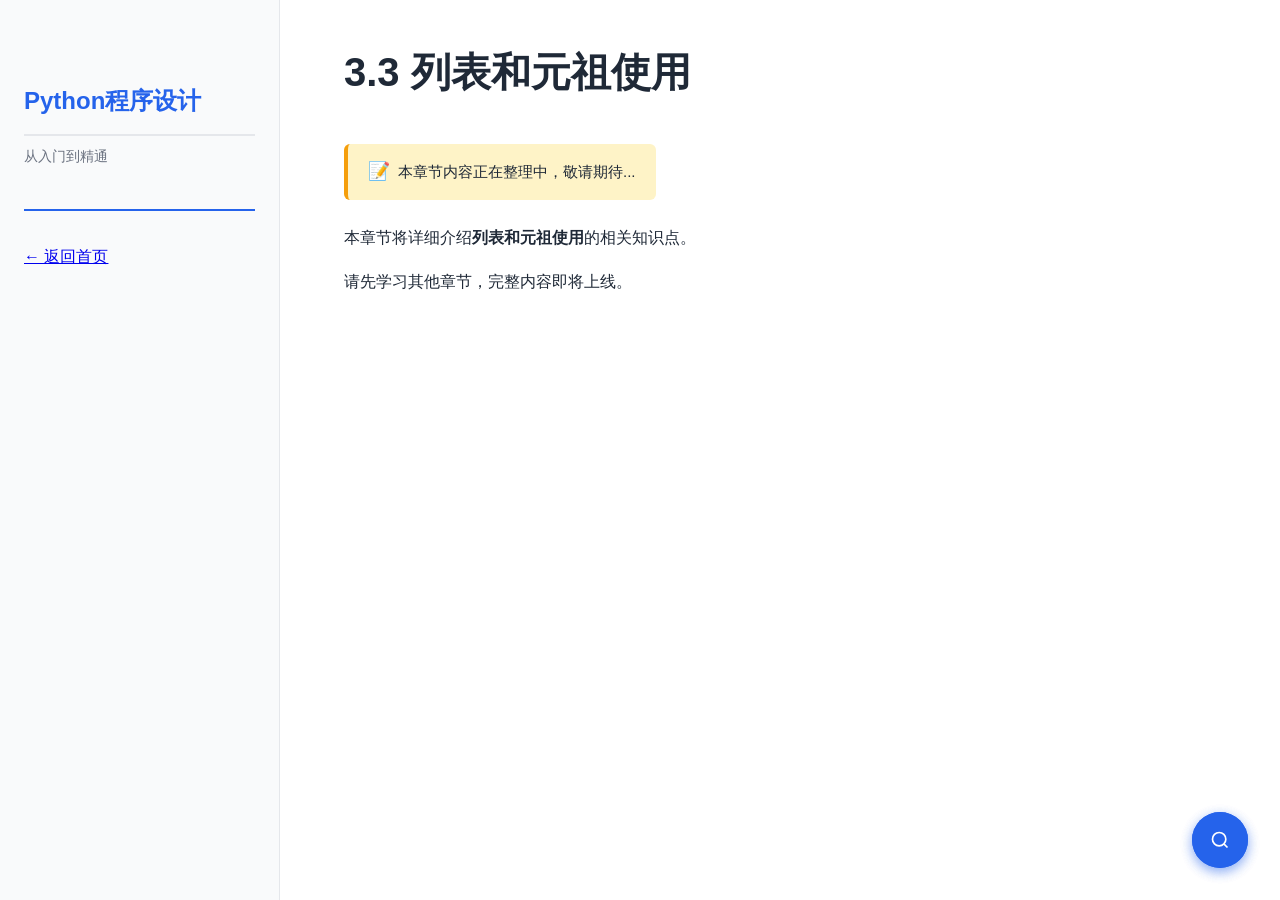
==== list-tuple.html @ 9d747428 "Initial commit: Python学习教程网站 - 添加完整的课程结构和导航 - 实现阅读进度条和返回顶部功能 - 添加平滑滚动阻尼效果 - 实现全文搜索功能 - 创建14个章节页面（部分为" ====
<!DOCTYPE html>
<html lang="zh-CN">
<head>
    <meta charset="UTF-8">
    <meta name="viewport" content="width=device-width, initial-scale=1.0">
    <title>列表和元祖使用 | Python程序设计</title>
    <meta name="description" content="学习Python程序设计 - 列表和元祖使用">
    <link rel="stylesheet" href="css/main.css">
    <link rel="stylesheet" href="css/prism.css">
    <link rel="icon" href="favicon.ico">
</head>
<body>
    <div class="container">
        <aside class="sidebar">
            <div class="sidebar-header">
                <h2>Python程序设计</h2>
                <p class="subtitle">从入门到精通</p>
            </div>
            <nav class="sidebar-nav">
                <a href="index.html" class="back-to-home">← 返回首页</a>
            </nav>
        </aside>

        <main class="main-content">
            <div class="content-wrapper">
                <h1>3.3 列表和元祖使用</h1>
                <div class="priority-badge">
                    <span class="star">📝</span>
                    <span class="text">本章节内容正在整理中，敬请期待...</span>
                </div>
                <section class="section">
                    <p>本章节将详细介绍<strong>列表和元祖使用</strong>的相关知识点。</p>
                    <p>请先学习其他章节，完整内容即将上线。</p>
                </section>
            </div>
        </main>
    </div>

    <script src="js/prism.js"></script>
    <script src="js/smooth-scroll.js"></script>
    <script src="js/search.js"></script>
    <script src="js/scroll-progress.js"></script>
</body>
</html>
---- css/main.css ----
/* 全局样式 */
* {
    margin: 0;
    padding: 0;
    box-sizing: border-box;
}

:root {
    --primary-color: #2563eb;
    --secondary-color: #1e40af;
    --text-color: #1f2937;
    --text-light: #6b7280;
    --bg-color: #ffffff;
    --bg-secondary: #f9fafb;
    --border-color: #e5e7eb;
    --code-bg: #1e293b;
    --sidebar-width: 280px;
}

body {
    font-family: -apple-system, BlinkMacSystemFont, "Segoe UI", Roboto, "Helvetica Neue", Arial, "Noto Sans", sans-serif;
    font-size: 16px;
    line-height: 1.75;
    color: var(--text-color);
    background: var(--bg-color);
}

/* 容器布局 */
.container {
    display: flex;
    min-height: 100vh;
}

/* 侧边栏 */
.sidebar {
    width: var(--sidebar-width);
    background: var(--bg-secondary);
    border-right: 1px solid var(--border-color);
    padding: 2rem 1.5rem;
    position: fixed;
    height: 100vh;
    overflow-y: auto;
    left: 0;
    top: 0;
}

.sidebar-header {
    margin-bottom: 2rem;
    padding-bottom: 1.5rem;
    border-bottom: 2px solid var(--primary-color);
}

.sidebar-header h2 {
    font-size: 1.5rem;
    color: var(--primary-color);
    margin-bottom: 0.5rem;
}

.subtitle {
    font-size: 0.875rem;
    color: var(--text-light);
}

.sidebar-nav {
    display: flex;
    flex-direction: column;
    gap: 1.5rem;
}

.nav-section h3 {
    font-size: 0.75rem;
    text-transform: uppercase;
    letter-spacing: 0.05em;
    color: var(--text-light);
    margin-bottom: 0.75rem;
    font-weight: 600;
}

.nav-section ul {
    list-style: none;
}

.nav-section li {
    margin-bottom: 0.5rem;
}

.nav-section a {
    display: block;
    color: var(--text-color);
    text-decoration: none;
    padding: 0.5rem 0.75rem;
    border-radius: 0.375rem;
    transition: all 0.2s;
    font-size: 0.9375rem;
}

.nav-section a.active {
    background: var(--primary-color);
    color: white;
    font-weight: 600;
}

.nav-section a:hover {
    background: var(--primary-color);
    color: white;
    transform: translateX(4px);
}

/* 主内容区 */
.main-content {
    flex: 1;
    margin-left: var(--sidebar-width);
    padding: 3rem 4rem;
    max-width: 1200px;
}

.content-wrapper {
    max-width: 800px;
}

/* 标题 */
h1 {
    font-size: 2.5rem;
    font-weight: 700;
    margin-bottom: 1.5rem;
    color: var(--text-color);
    line-height: 1.2;
}

h2 {
    font-size: 1.875rem;
    font-weight: 600;
    margin-top: 3rem;
    margin-bottom: 1.5rem;
    padding-bottom: 0.75rem;
    border-bottom: 2px solid var(--border-color);
}

h3 {
    font-size: 1.5rem;
    font-weight: 600;
    margin-top: 2rem;
    margin-bottom: 1rem;
}

h4 {
    font-size: 1.125rem;
    font-weight: 600;
    margin-top: 1.5rem;
    margin-bottom: 0.75rem;
}

/* 段落 */
p {
    margin-bottom: 1rem;
}

.lead {
    font-size: 1.125rem;
    color: var(--text-light);
    line-height: 1.8;
}

/* 重点标记 */
.priority-badge {
    display: inline-flex;
    align-items: center;
    gap: 0.5rem;
    padding: 0.75rem 1.25rem;
    background: #fef3c7;
    border-left: 4px solid #f59e0b;
    border-radius: 0.375rem;
    margin: 1.5rem 0;
    font-size: 0.9375rem;
}

.star {
    font-size: 1.125rem;
}

/* 列表 */
ul, ol {
    margin-bottom: 1.5rem;
    padding-left: 1.5rem;
}

li {
    margin-bottom: 0.5rem;
}

/* 章节 */
.section {
    margin-bottom: 3rem;
}

/* 章节卡片 */
.chapter-card {
    padding: 1.5rem;
    background: var(--bg-secondary);
    border: 1px solid var(--border-color);
    border-radius: 0.75rem;
    margin-bottom: 1rem;
    transition: all 0.3s;
}

.chapter-card:hover {
    border-color: var(--primary-color);
    box-shadow: 0 4px 12px rgba(37, 99, 235, 0.1);
    transform: translateY(-2px);
}

.chapter-card h3 {
    display: flex;
    align-items: center;
    gap: 0.75rem;
    margin-top: 0;
    margin-bottom: 0.75rem;
}

.chapter-num {
    display: inline-flex;
    align-items: center;
    justify-content: center;
    width: 2.5rem;
    height: 2.5rem;
    background: var(--primary-color);
    color: white;
    border-radius: 50%;
    font-size: 0.875rem;
    font-weight: 600;
}

.chapter-card p {
    color: var(--text-light);
    margin-bottom: 1rem;
}

/* 按钮 */
.btn {
    display: inline-block;
    padding: 0.625rem 1.25rem;
    background: var(--primary-color);
    color: white;
    text-decoration: none;
    border-radius: 0.375rem;
    font-weight: 500;
    transition: all 0.2s;
}

.btn:hover {
    background: var(--secondary-color);
    transform: translateX(4px);
}

/* 提示框 */
.tips {
    display: grid;
    gap: 1rem;
}

.tip {
    padding: 1.25rem;
    background: #eff6ff;
    border-left: 4px solid var(--primary-color);
    border-radius: 0.375rem;
}

.tip h4 {
    margin-top: 0;
    margin-bottom: 0.5rem;
    color: var(--secondary-color);
}

.tip p {
    margin-bottom: 0;
    color: var(--text-light);
}

/* 代码块 */
pre {
    background: var(--code-bg);
    color: #e2e8f0;
    padding: 1.5rem;
    border-radius: 0.5rem;
    overflow-x: auto;
    margin: 1.5rem 0;
    font-size: 0.875rem;
    line-height: 1.6;
}

code {
    font-family: "Fira Code", "Monaco", "Consolas", "Courier New", monospace;
}

:not(pre) > code {
    background: var(--bg-secondary);
    padding: 0.25rem 0.5rem;
    border-radius: 0.25rem;
    font-size: 0.875em;
    color: var(--primary-color);
}

/* 表格 */
table {
    width: 100%;
    border-collapse: collapse;
    margin: 1.5rem 0;
    font-size: 0.9375rem;
}

table th,
table td {
    padding: 0.75rem 1rem;
    text-align: left;
    border: 1px solid var(--border-color);
}

table th {
    background: var(--bg-secondary);
    font-weight: 600;
    color: var(--text-color);
}

table tr:nth-child(even) {
    background: var(--bg-secondary);
}

/* 关键词标记 */
strong {
    color: var(--text-color);
    font-weight: 600;
}

.highlight {
    background: #fef3c7;
    padding: 0.125rem 0.375rem;
    border-radius: 0.25rem;
}

/* 课程信息 */
.course-info {
    padding: 1.5rem;
    background: linear-gradient(135deg, #667eea 0%, #764ba2 100%);
    border-radius: 0.75rem;
    margin-bottom: 2rem;
}

.course-info p {
    color: white;
    margin-bottom: 0;
}

.course-info .lead {
    color: rgba(255, 255, 255, 0.9);
}

/* 响应式设计 */
@media (max-width: 1024px) {
    .main-content {
        padding: 2rem 2rem;
    }
}

@media (max-width: 768px) {
    .sidebar {
        transform: translateX(-100%);
        transition: transform 0.3s;
    }

    .main-content {
        margin-left: 0;
        padding: 1.5rem;
    }

    h1 {
        font-size: 2rem;
    }

    h2 {
        font-size: 1.5rem;
    }

    .container {
        flex-direction: column;
    }
}

/* 打印样式 */
@media print {
    .sidebar {
        display: none;
    }

    .main-content {
        margin-left: 0;
    }
}

/* 案例元信息 */
.case-meta {
    padding: 1.5rem;
    background: #eff6ff;
    border-left: 4px solid var(--primary-color);
    border-radius: 0.5rem;
    margin-bottom: 2rem;
}

.case-meta h4 {
    margin-top: 0;
    color: var(--secondary-color);
}

.case-meta p {
    margin-bottom: 0.5rem;
}

.case-meta ul {
    margin-bottom: 0;
}

/* 代码解析区域 */
.analysis {
    background: var(--bg-secondary);
    padding: 1.5rem;
    border-radius: 0.5rem;
    margin: 1.5rem 0;
}

.analysis h5 {
    color: var(--text-color);
    margin-top: 1.5rem;
    margin-bottom: 0.75rem;
    font-size: 1.125rem;
}

.analysis h5:first-child {
    margin-top: 0;
}

.analysis p {
    color: var(--text-light);
    margin-bottom: 0.75rem;
}

.analysis ul {
    color: var(--text-light);
}

.analysis pre {
    margin: 1rem 0;
}

/* 难度徽章 */
.difficulty {
    display: inline-flex;
    align-items: center;
    gap: 0.25rem;
    padding: 0.25rem 0.75rem;
    border-radius: 1rem;
    font-size: 0.875rem;
    font-weight: 500;
}

.difficulty.easy {
    background: #d1fae5;
    color: #065f46;
}

.difficulty.medium {
    background: #fef3c7;
    color: #92400e;
}

.difficulty.hard {
    background: #fee2e2;
    color: #991b1b;
}

/* 滚动条样式 */
.sidebar::-webkit-scrollbar {
    width: 6px;
}

.sidebar::-webkit-scrollbar-track {
    background: var(--bg-secondary);
}

.sidebar::-webkit-scrollbar-thumb {
    background: var(--border-color);
    border-radius: 3px;
}

.sidebar::-webkit-scrollbar-thumb:hover {
    background: var(--text-light);
}

/* ============ 搜索样式 ============ */

/* 搜索按钮 */
.search-toggle-btn {
    position: fixed;
    bottom: 2rem;
    right: 2rem;
    width: 3.5rem;
    height: 3.5rem;
    background: var(--primary-color);
    color: white;
    border: none;
    border-radius: 50%;
    cursor: pointer;
    display: flex;
    align-items: center;
    justify-content: center;
    box-shadow: 0 4px 12px rgba(37, 99, 235, 0.3);
    transition: all 0.3s;
    z-index: 999;
}

.search-toggle-btn:hover {
    background: var(--secondary-color);
    transform: scale(1.1);
    box-shadow: 0 6px 16px rgba(37, 99, 235, 0.4);
}

/* 搜索面板 */
.search-panel {
    position: fixed;
    top: 0;
    left: 0;
    right: 0;
    bottom: 0;
    z-index: 1000;
    visibility: hidden;
    opacity: 0;
    transition: all 0.3s;
}

.search-panel.active {
    visibility: visible;
    opacity: 1;
}

/* 搜索遮罩 */
.search-overlay {
    position: absolute;
    top: 0;
    left: 0;
    right: 0;
    bottom: 0;
    background: rgba(0, 0, 0, 0.5);
    backdrop-filter: blur(4px);
}

/* 搜索模态框 */
.search-modal {
    position: absolute;
    top: 10%;
    left: 50%;
    transform: translateX(-50%);
    width: 90%;
    max-width: 700px;
    max-height: 80vh;
    background: white;
    border-radius: 1rem;
    box-shadow: 0 20px 60px rgba(0, 0, 0, 0.3);
    display: flex;
    flex-direction: column;
    overflow: hidden;
}

/* 搜索头部 */
.search-header {
    padding: 1.5rem;
    border-bottom: 1px solid var(--border-color);
    display: flex;
    align-items: center;
    gap: 1rem;
}

.search-input-wrapper {
    flex: 1;
    display: flex;
    align-items: center;
    gap: 0.75rem;
    padding: 0.75rem 1rem;
    background: var(--bg-secondary);
    border-radius: 0.5rem;
    border: 2px solid transparent;
    transition: border-color 0.2s;
}

.search-input-wrapper:focus-within {
    border-color: var(--primary-color);
}

.search-icon {
    color: var(--text-light);
    flex-shrink: 0;
}

.search-input {
    flex: 1;
    border: none;
    background: transparent;
    font-size: 1rem;
    outline: none;
    color: var(--text-color);
}

.search-input::placeholder {
    color: var(--text-light);
}

.search-clear {
    border: none;
    background: transparent;
    color: var(--text-light);
    cursor: pointer;
    padding: 0.25rem;
    display: flex;
    align-items: center;
    justify-content: center;
    transition: color 0.2s;
}

.search-clear:hover {
    color: var(--text-color);
}

.search-shortcut {
    font-size: 0.75rem;
    color: var(--text-light);
    padding: 0.5rem 0.75rem;
    background: var(--bg-secondary);
    border-radius: 0.375rem;
    white-space: nowrap;
}

/* 搜索结果区域 */
.search-results {
    flex: 1;
    overflow-y: auto;
    padding: 1rem;
}

.search-count {
    padding: 0.75rem 1rem;
    font-size: 0.875rem;
    color: var(--text-light);
    font-weight: 500;
}

.search-results-list {
    display: flex;
    flex-direction: column;
    gap: 0.5rem;
}

/* 搜索结果项 */
.search-result-item {
    display: block;
    padding: 1rem 1.25rem;
    background: var(--bg-secondary);
    border-radius: 0.5rem;
    text-decoration: none;
    transition: all 0.2s;
}

.search-result-item:hover {
    background: #eff6ff;
    transform: translateX(4px);
}

.result-title {
    font-weight: 600;
    color: var(--text-color);
    margin-bottom: 0.25rem;
}

.result-description {
    font-size: 0.875rem;
    color: var(--text-light);
}

/* 高亮标记 */
mark {
    background: #fef08a;
    color: inherit;
    padding: 0 0.125rem;
    border-radius: 0.125rem;
}

/* 空状态 */
.search-empty {
    text-align: center;
    padding: 3rem 1rem;
    color: var(--text-light);
}

.search-empty p {
    margin-bottom: 0.5rem;
}

.search-hint {
    font-size: 0.875rem;
    color: var(--text-light);
}

/* 搜索结果滚动条 */
.search-results::-webkit-scrollbar {
    width: 6px;
}

.search-results::-webkit-scrollbar-track {
    background: var(--bg-secondary);
}

.search-results::-webkit-scrollbar-thumb {
    background: var(--border-color);
    border-radius: 3px;
}

.search-results::-webkit-scrollbar-thumb:hover {
    background: var(--text-light);
}

/* 响应式设计 */
@media (max-width: 768px) {
    .search-toggle-btn {
        bottom: 1.5rem;
        right: 1.5rem;
        width: 3rem;
        height: 3rem;
    }

    .search-modal {
        top: 5%;
        max-height: 90vh;
    }

    .search-header {
        flex-direction: column;
        align-items: stretch;
    }

    .search-shortcut {
        align-self: flex-end;
    }
}

/* ============ RSS 订阅按钮 ============ */

.rss-button {
    display: inline-flex;
    align-items: center;
    gap: 0.5rem;
    padding: 0.5rem 1rem;
    background: #f97316;
    color: white;
    text-decoration: none;
    border-radius: 0.375rem;
    font-size: 0.875rem;
    font-weight: 500;
    transition: all 0.2s;
}

.rss-button:hover {
    background: #ea580c;
    transform: translateY(-2px);
    box-shadow: 0 4px 8px rgba(249, 115, 22, 0.3);
}

.rss-button svg {
    width: 16px;
    height: 16px;
}

/* ============ 阅读进度条 ============ */

.scroll-progress-bar {
    position: fixed;
    top: 0;
    left: 0;
    width: 0%;
    height: 3px;
    background: linear-gradient(90deg, var(--primary-color), var(--secondary-color));
    z-index: 9999;
    transition: width 0.1s ease-out;
    box-shadow: 0 2px 4px rgba(37, 99, 235, 0.3);
}

/* ============ 返回顶部按钮 ============ */

.back-to-top {
    position: fixed;
    bottom: 2rem;
    right: 2rem;
    width: 3.5rem;
    height: 3.5rem;
    background: var(--primary-color);
    color: white;
    border: none;
    border-radius: 50%;
    cursor: pointer;
    display: none;
    align-items: center;
    justify-content: center;
    box-shadow: 0 4px 12px rgba(37, 99, 235, 0.3);
    transition: all 0.3s;
    z-index: 998;
    font-weight: bold;
}

.back-to-top:hover {
    background: var(--secondary-color);
    transform: translateY(-4px);
    box-shadow: 0 6px 16px rgba(37, 99, 235, 0.4);
}

.back-to-top-icon {
    font-size: 1.5rem;
    display: none;
}

.back-to-top-percent {
    font-size: 0.875rem;
    display: inline-block;
}

.percent-value {
    font-size: 1rem;
    font-weight: bold;
}

/* 鼠标悬停时显示箭头 */
.back-to-top:hover .back-to-top-icon {
    display: block !important;
}

.back-to-top:hover .back-to-top-percent {
    display: none !important;
}
---- css/prism.css ----
/* Prism.js 代码高亮样式 - 简化版 */

pre[class*="language-"],
code[class*="language-"] {
    color: #e2e8f0;
    background: none;
    font-family: "Fira Code", "Monaco", "Consolas", "Courier New", monospace;
    font-size: 0.9em;
    text-align: left;
    white-space: pre;
    word-spacing: normal;
    word-break: normal;
    word-wrap: normal;
    line-height: 1.6;
    -moz-tab-size: 4;
    -o-tab-size: 4;
    tab-size: 4;
    -webkit-hyphens: none;
    -moz-hyphens: none;
    -ms-hyphens: none;
    hyphens: none;
}

pre[class*="language-"] {
    padding: 1.5em;
    margin: 0.5em 0;
    overflow: auto;
}

:not(pre) > code[class*="language-"] {
    padding: 0.2em 0.4em;
    margin: 0;
    font-size: 0.85em;
    background: rgba(255, 255, 255, 0.1);
    border-radius: 0.25em;
}

.namespace {
    opacity: 0.7;
}

.token.comment,
.token.prolog,
.token.doctype,
.token.cdata {
    color: #6a9955;
    font-style: italic;
}

.token.punctuation {
    color: #d4d4d4;
}

.token.property,
.token.tag,
.token.boolean,
.token.number,
.token.constant,
.token.symbol,
.token.deleted {
    color: #b5cea8;
}

.token.selector,
.token.attr-name,
.token.string,
.token.char,
.token.builtin,
.token.inserted {
    color: #ce9178;
}

.token.operator,
.token.entity,
.token.url,
.language-css .token.string,
.style .token.string {
    color: #d4d4d4;
}

.token.atrule,
.token.attr-value,
.token.keyword {
    color: #569cd6;
}

.token.function,
.token.class-name {
    color: #dcdcaa;
}

.token.regex,
.token.important,
.token.variable {
    color: #d16969;
}

.token.important,
.token.bold {
    font-weight: bold;
}

.token.italic {
    font-style: italic;
}

.token.entity {
    cursor: help;
}
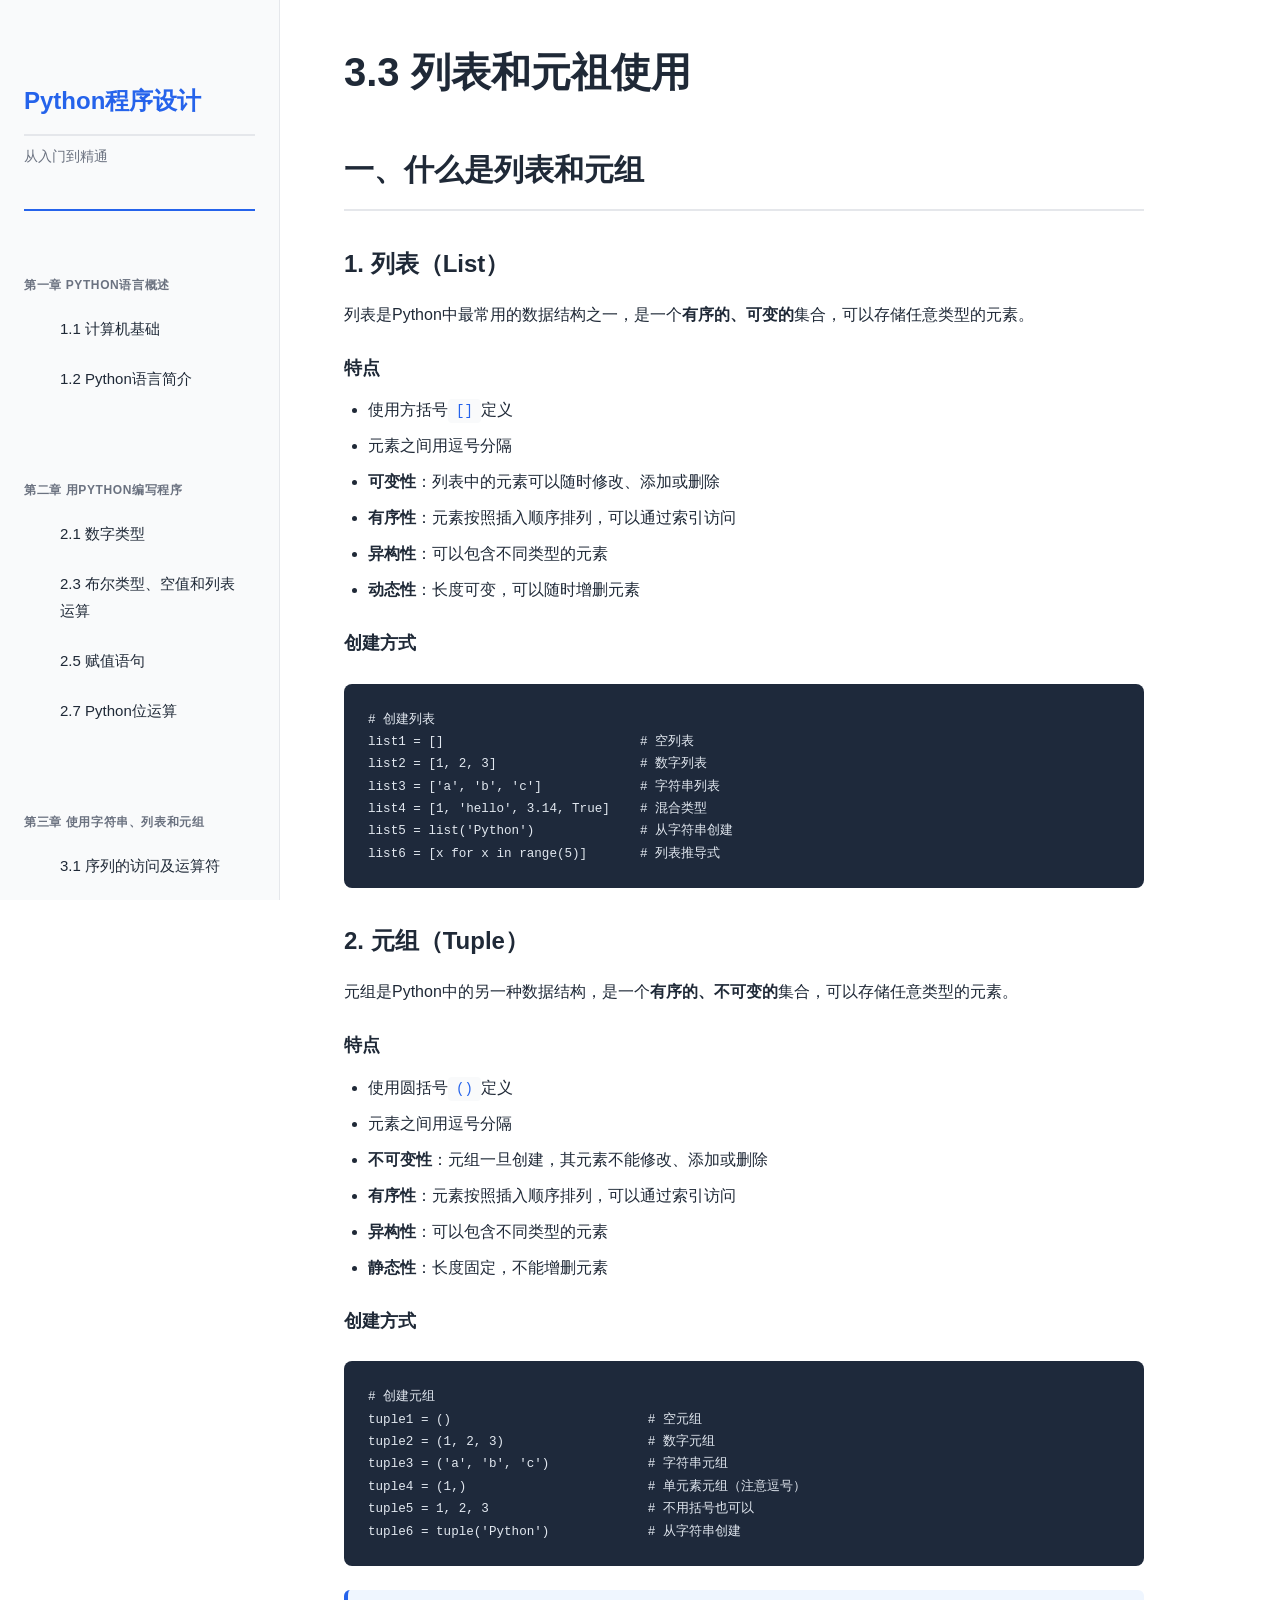
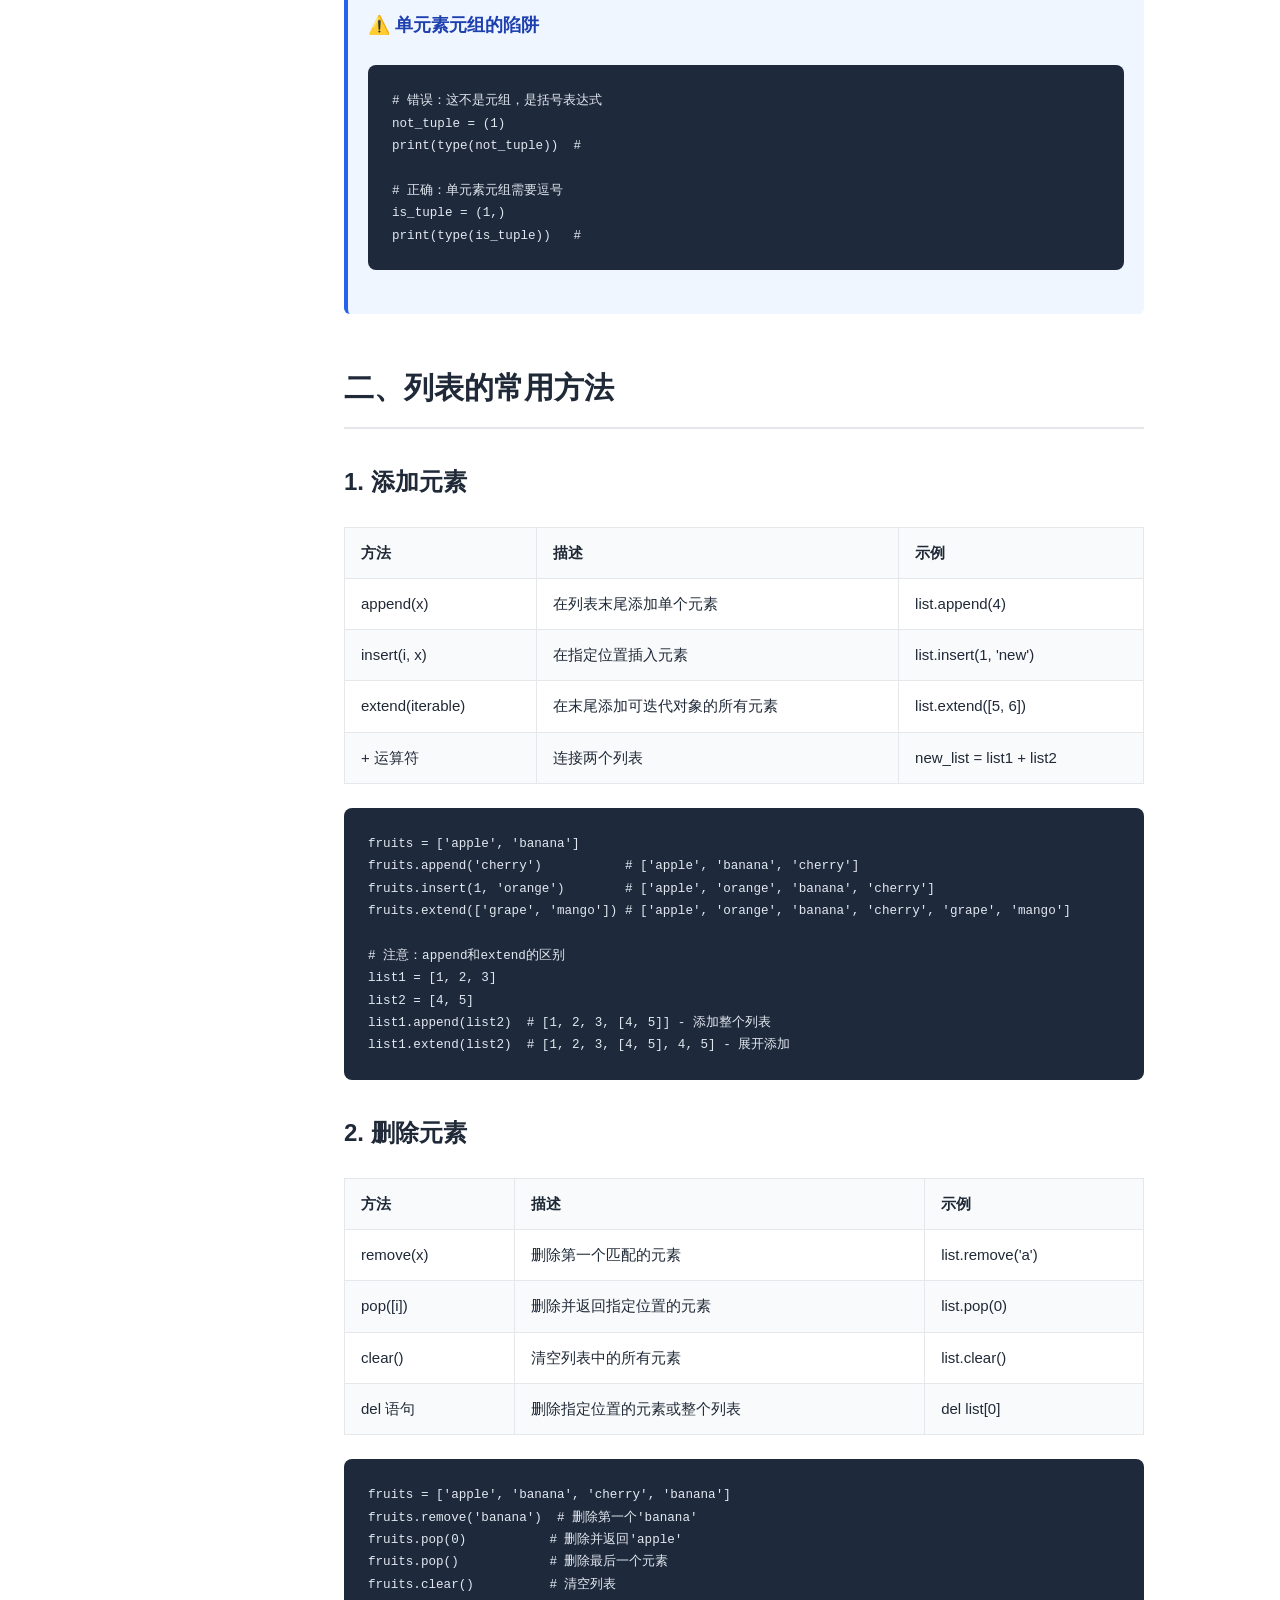
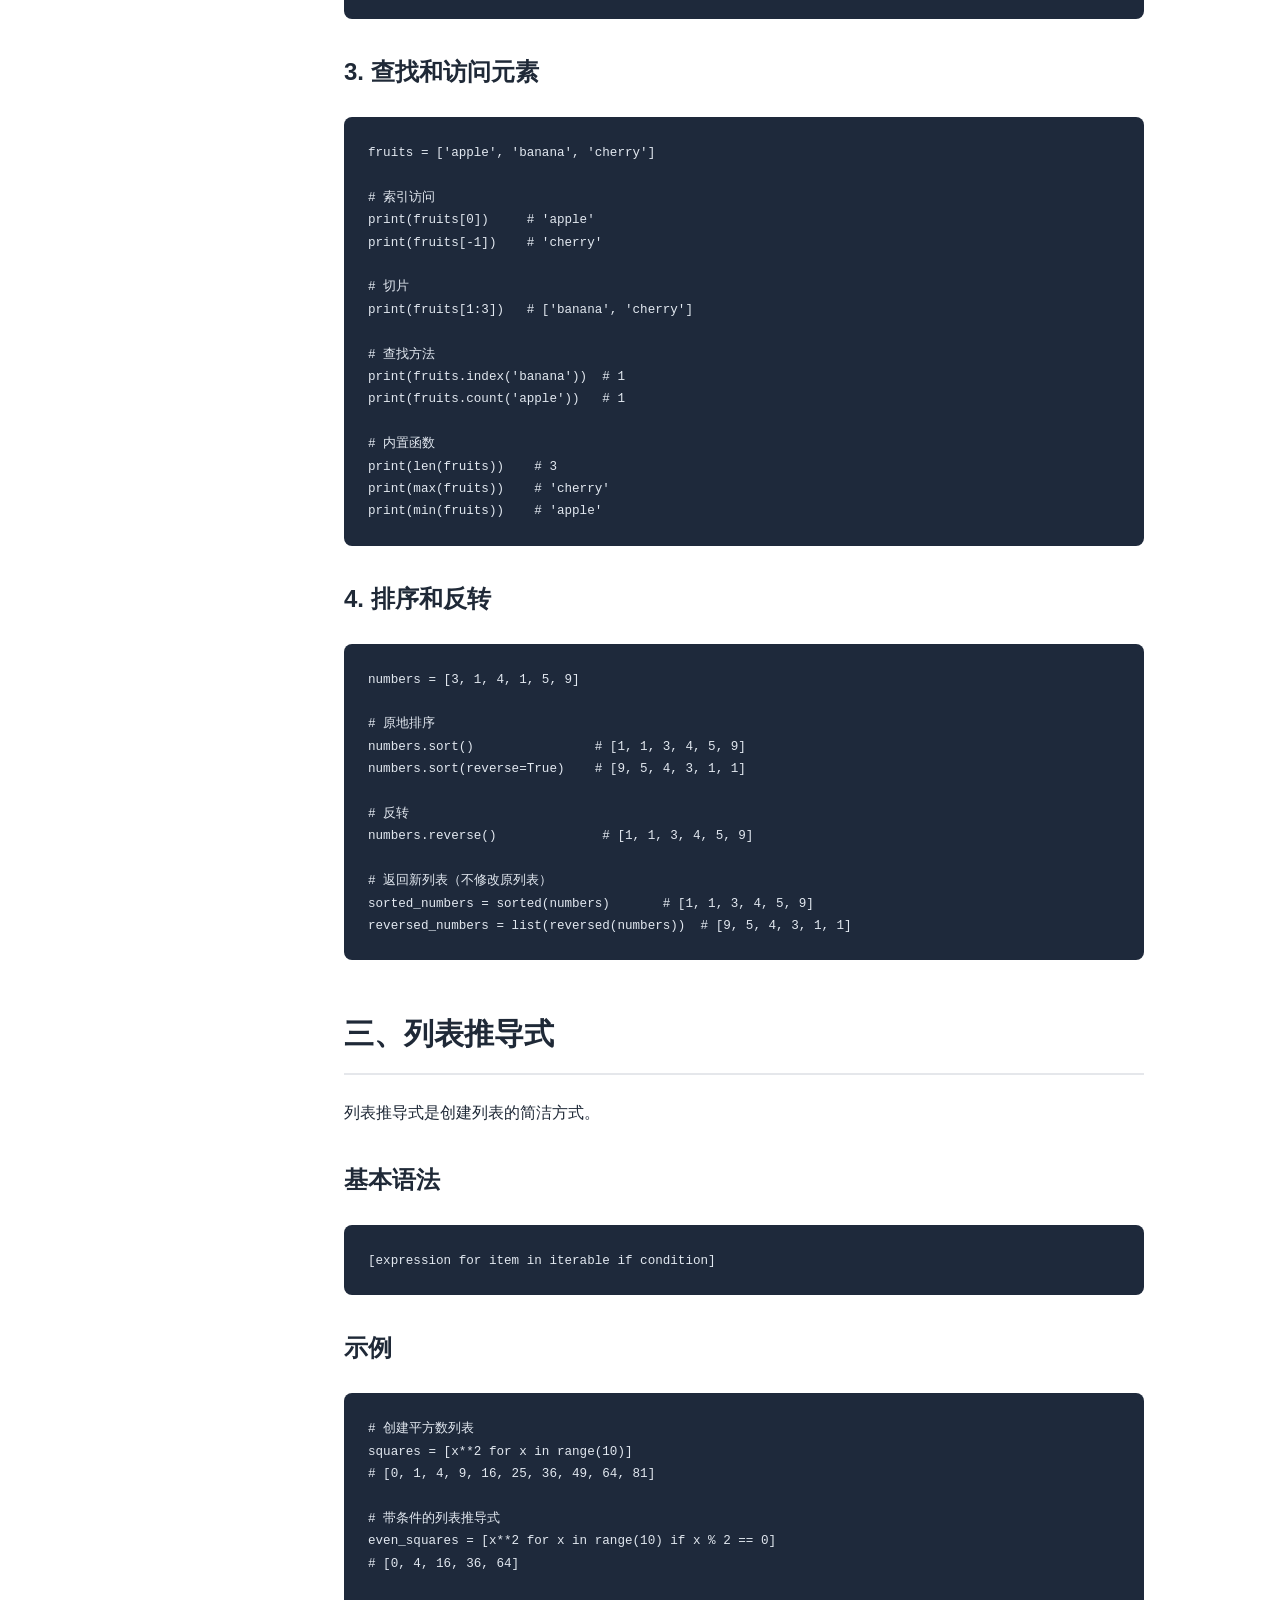
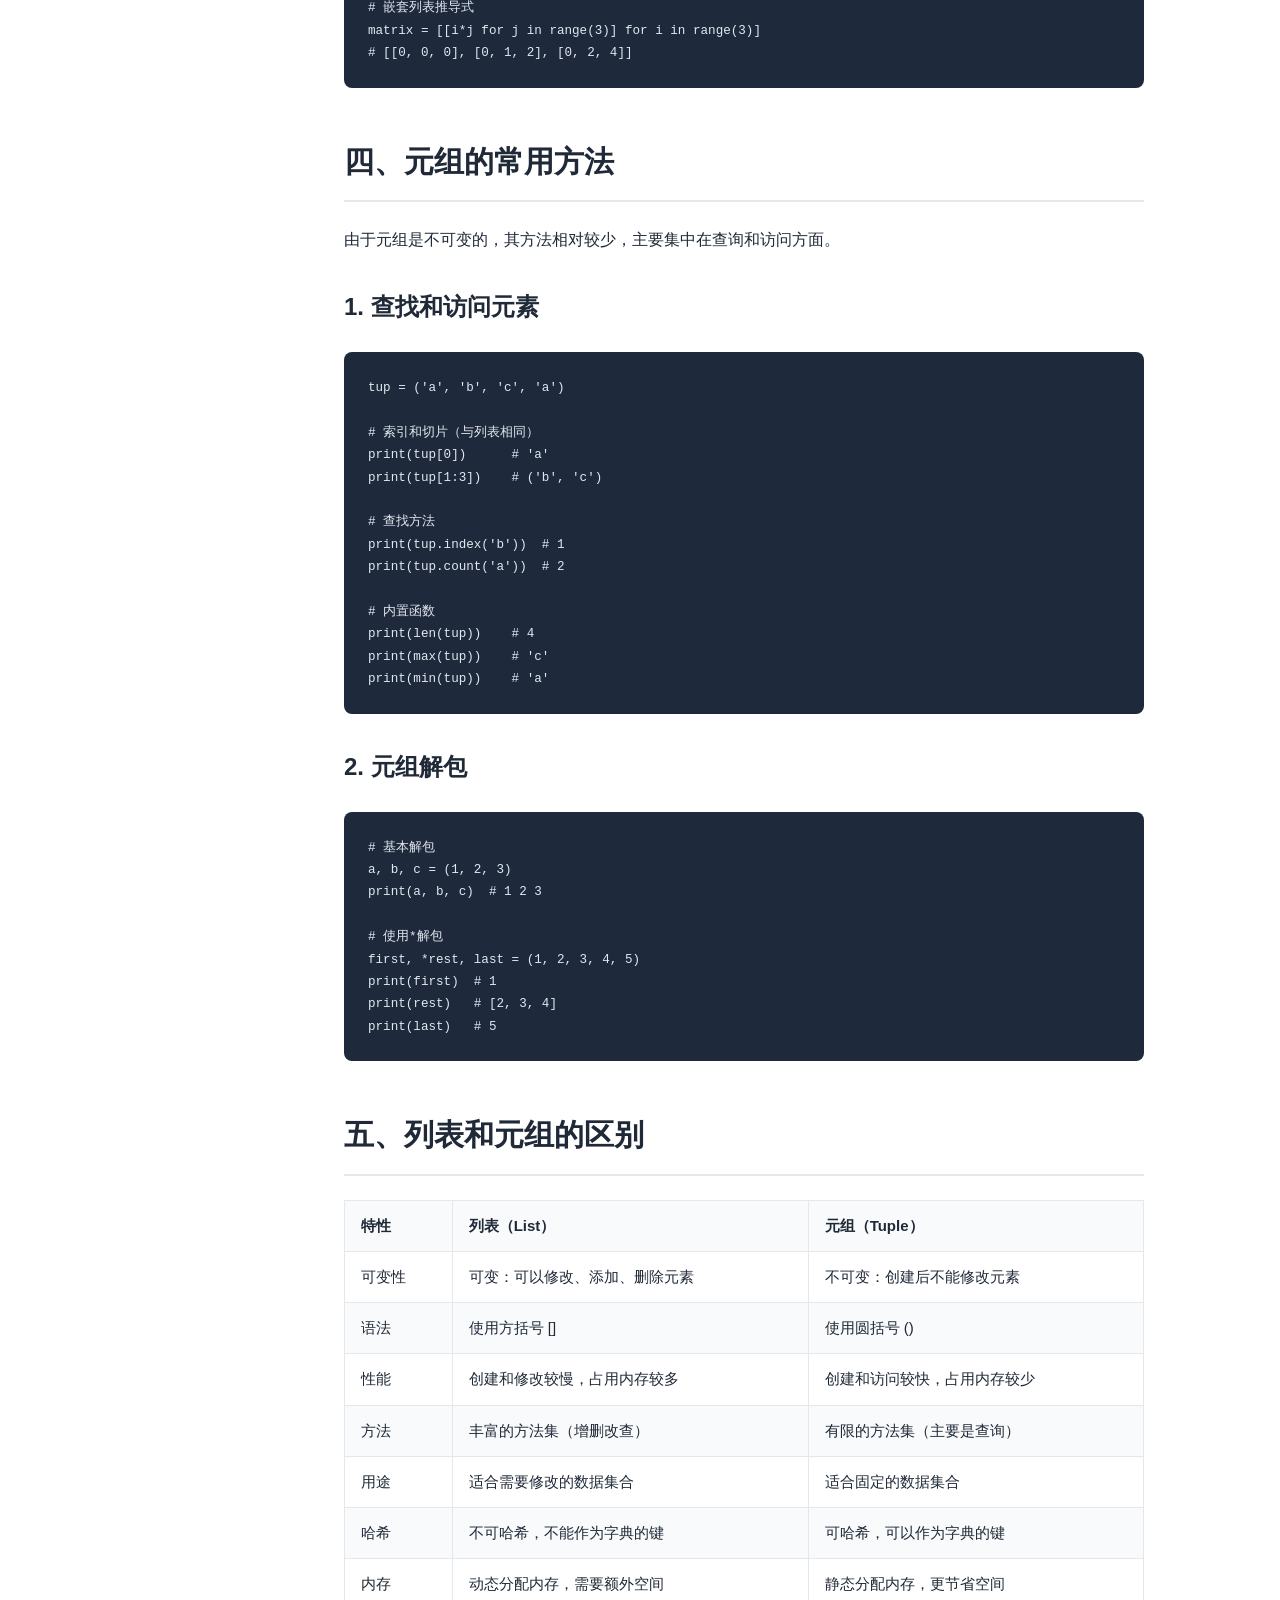
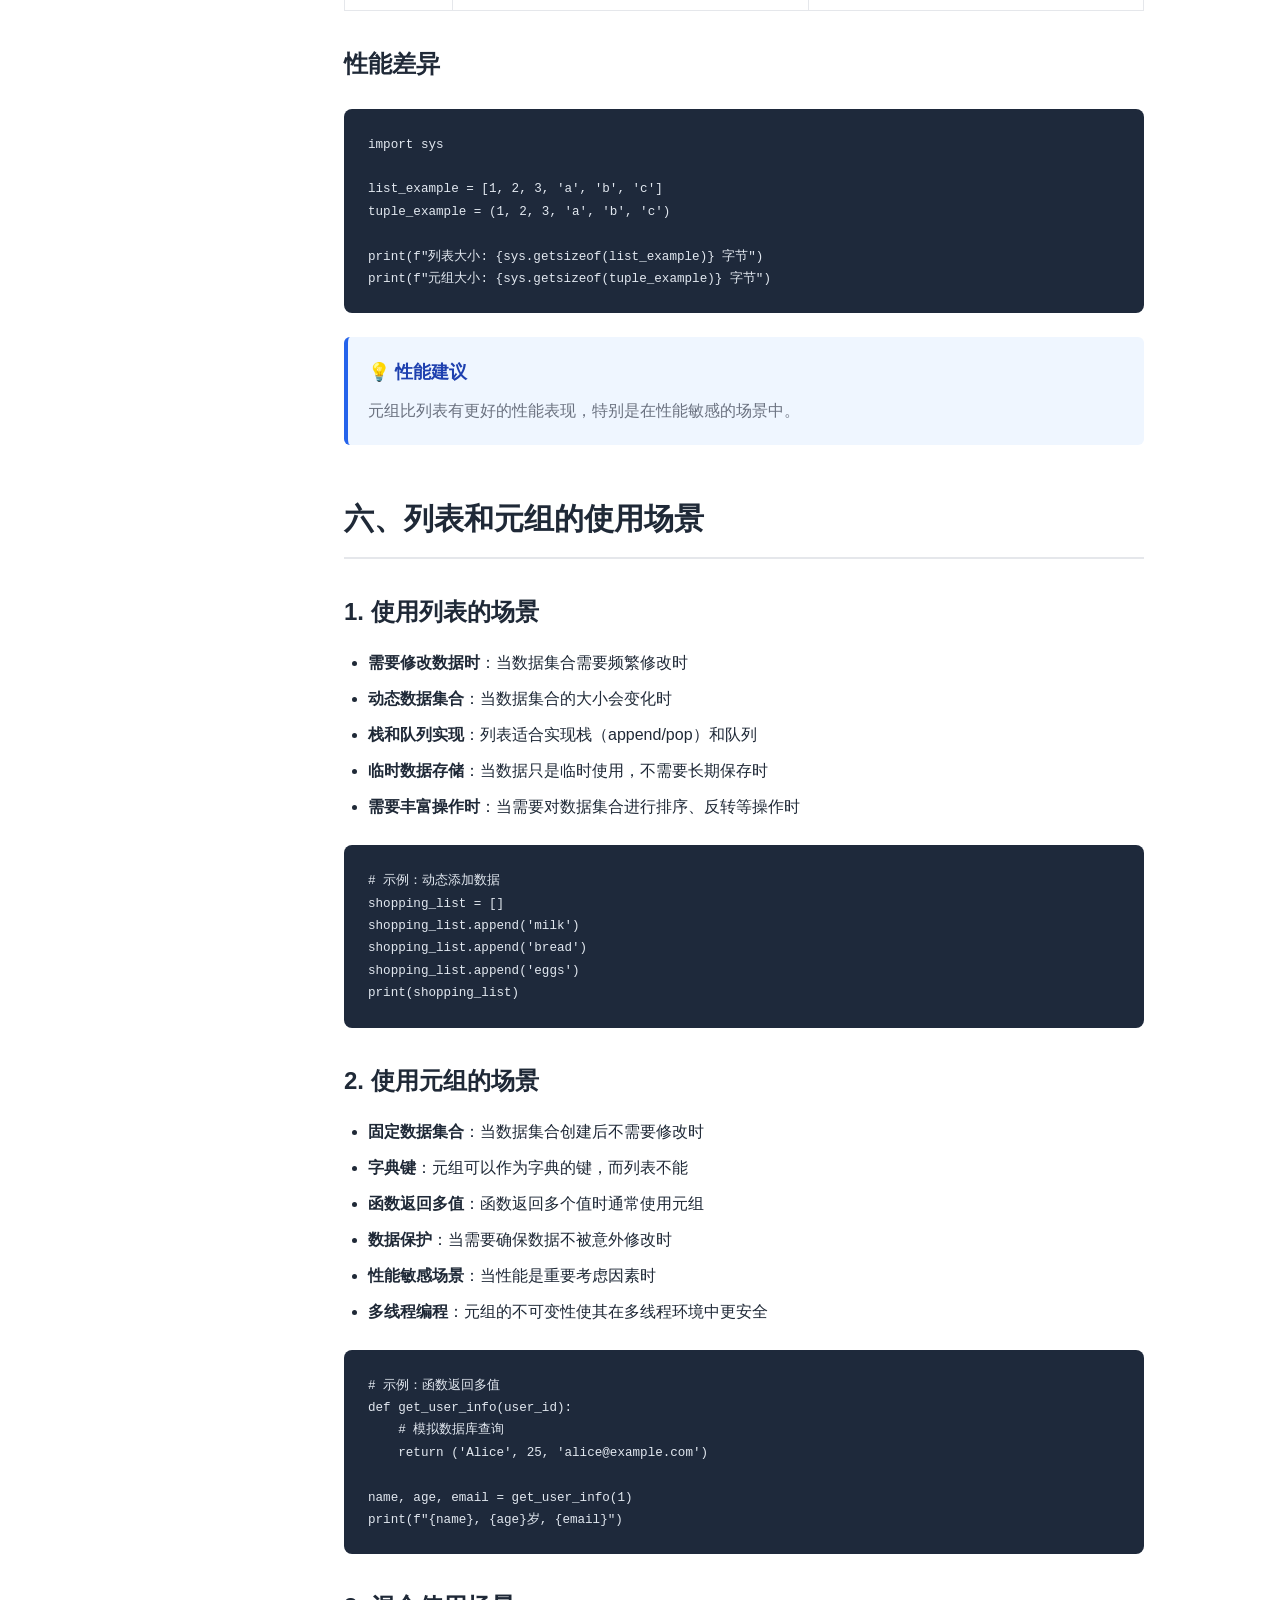
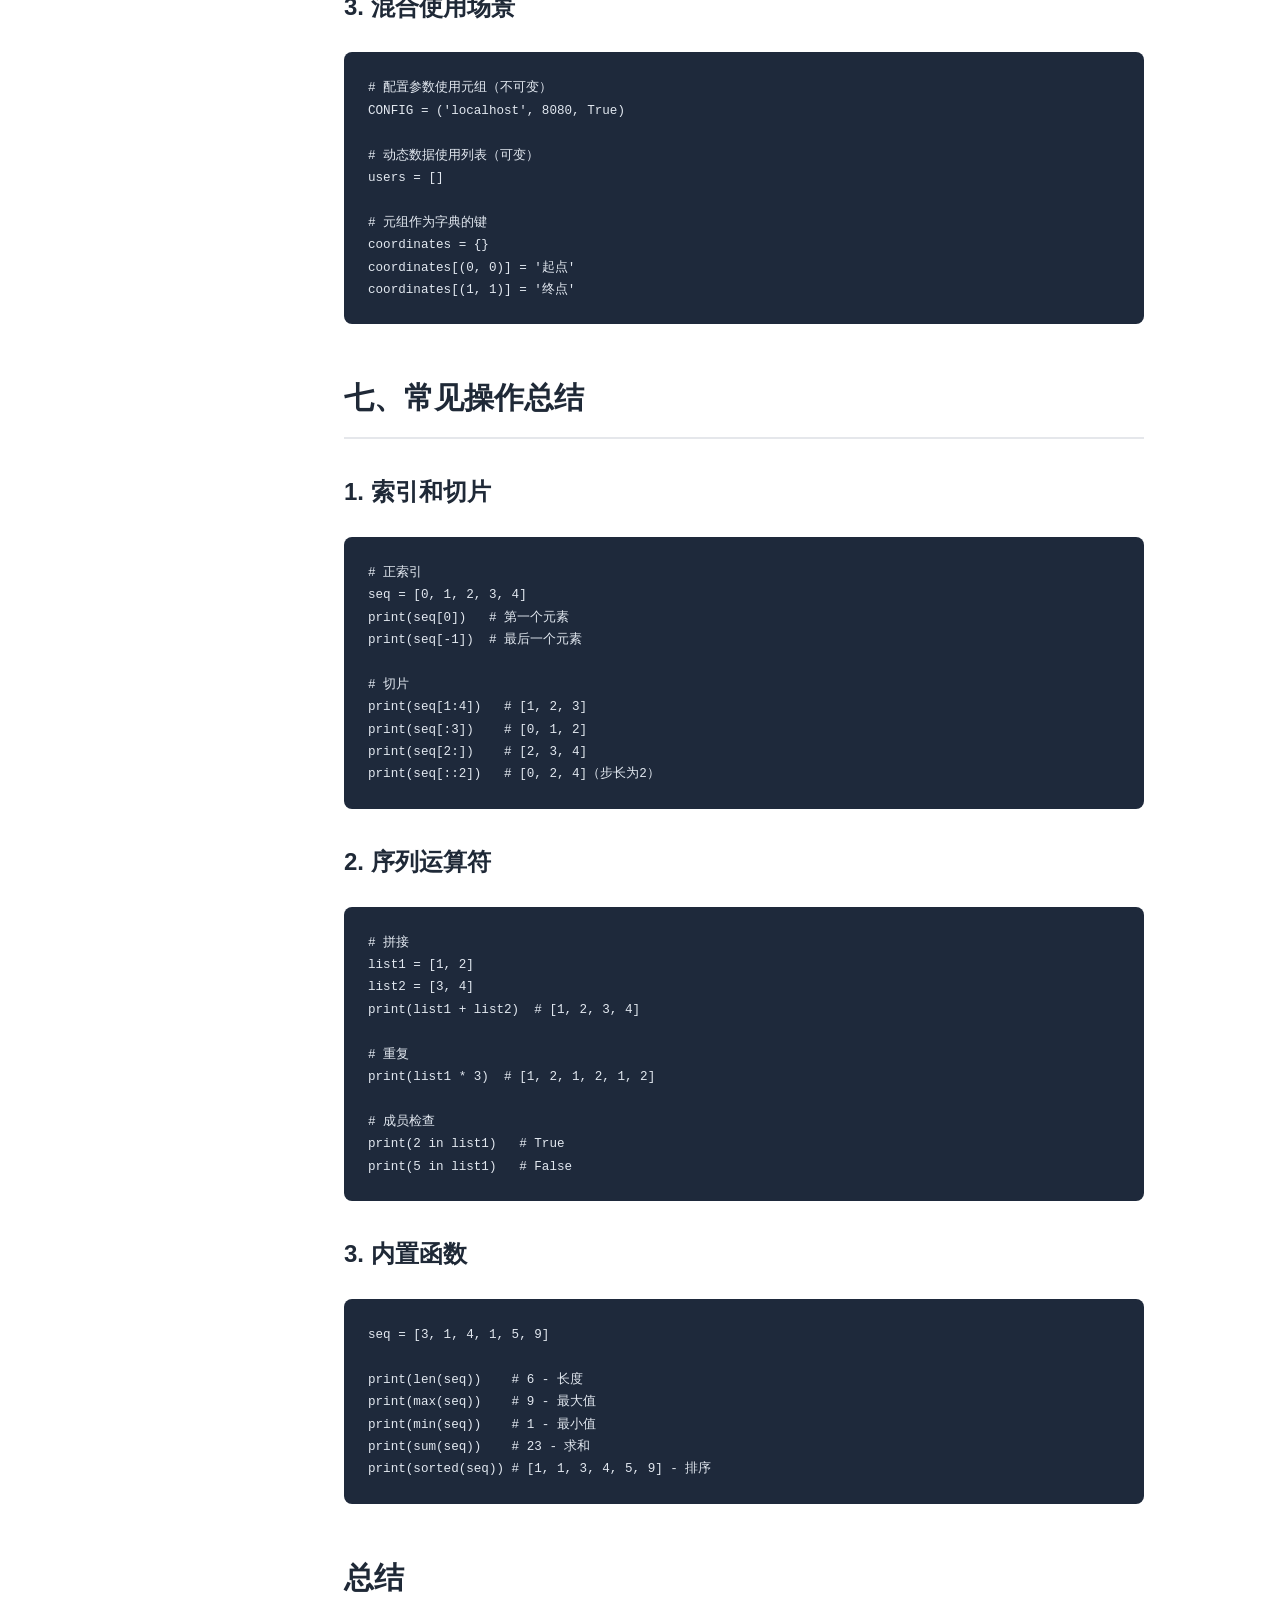
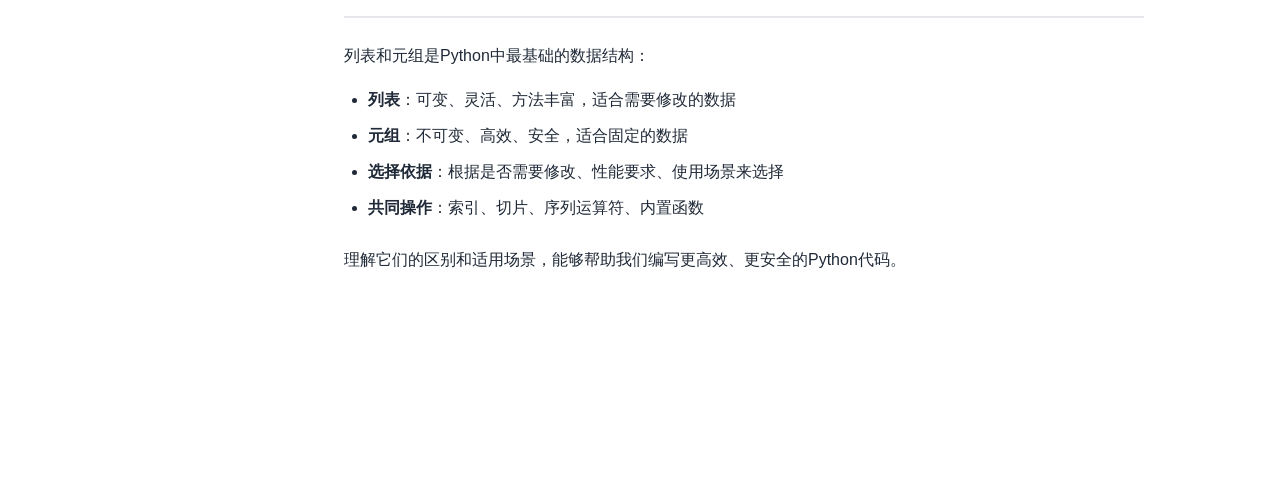
==== commit 20d90e92: "添加完整章节内容：循环语句、列表元组、集合 - 4.2 循环语句（完整内容）   - for循环和while循环   - 循环控制语句（break、continue、pass）   - 循环else子" ====
--- a/list-tuple.html
+++ b/list-tuple.html
@@ -3,8 +3,8 @@
 <head>
     <meta charset="UTF-8">
     <meta name="viewport" content="width=device-width, initial-scale=1.0">
-    <title>列表和元祖使用 | Python程序设计</title>
-    <meta name="description" content="学习Python程序设计 - 列表和元祖使用">
+    <title>3.3 列表和元祖使用 | Python程序设计</title>
+    <meta name="description" content="学习Python列表和元组的使用方法、区别和应用场景">
     <link rel="stylesheet" href="css/main.css">
     <link rel="stylesheet" href="css/prism.css">
     <link rel="icon" href="favicon.ico">
@@ -17,20 +17,427 @@
                 <p class="subtitle">从入门到精通</p>
             </div>
             <nav class="sidebar-nav">
-                <a href="index.html" class="back-to-home">← 返回首页</a>
+                <div class="nav-section">
+                    <h3>第一章 Python语言概述</h3>
+                    <ul>
+                        <li><a href="computer-basics.html" class="nav-link">1.1 计算机基础</a></li>
+                        <li><a href="python-intro.html" class="nav-link">1.2 Python语言简介</a></li>
+                    </ul>
+                </div>
+                <div class="nav-section">
+                    <h3>第二章 用Python编写程序</h3>
+                    <ul>
+                        <li><a href="number-types.html" class="nav-link">2.1 数字类型</a></li>
+                        <li><a href="boolean-list.html" class="nav-link">2.3 布尔类型、空值和列表运算</a></li>
+                        <li><a href="assignment.html" class="nav-link">2.5 赋值语句</a></li>
+                        <li><a href="bit-operations.html" class="nav-link">2.7 Python位运算</a></li>
+                    </ul>
+                </div>
+                <div class="nav-section">
+                    <h3>第三章 使用字符串、列表和元组</h3>
+                    <ul>
+                        <li><a href="#" class="nav-link">3.1 序列的访问及运算符</a></li>
+                        <li><a href="#" class="nav-link">3.2 字符串使用</a></li>
+                        <li><a href="list-tuple.html" class="active">3.3 列表和元祖使用</a></li>
+                    </ul>
+                </div>
+                <div class="nav-section">
+                    <h3>第四章 条件、循环和其他语句</h3>
+                    <ul>
+                        <li><a href="loops.html" class="nav-link">4.2 循环语句</a></li>
+                    </ul>
+                </div>
+                <div class="nav-section">
+                    <h3>第五章 集合和字典</h3>
+                    <ul>
+                        <li><a href="sets.html" class="nav-link">5.1 集合</a></li>
+                        <li><a href="dict.html" class="nav-link">5.2 字典</a></li>
+                    </ul>
+                </div>
+                <div class="nav-section">
+                    <h3>第六章 函数</h3>
+                    <ul>
+                        <li><a href="functions.html" class="nav-link">6.1 函数</a></li>
+                        <li><a href="namespace.html" class="nav-link">6.2 命名空间和作用域</a></li>
+                    </ul>
+                </div>
+                <div class="nav-section">
+                    <h3>第七章 文件和异常</h3>
+                    <ul>
+                        <li><a href="exceptions.html" class="nav-link">7.2 异常操作</a></li>
+                        <li><a href="pandas.html" class="nav-link">7.3 pandas</a></li>
+                    </ul>
+                </div>
             </nav>
         </aside>
 
         <main class="main-content">
             <div class="content-wrapper">
                 <h1>3.3 列表和元祖使用</h1>
-                <div class="priority-badge">
-                    <span class="star">📝</span>
-                    <span class="text">本章节内容正在整理中，敬请期待...</span>
-                </div>
-                <section class="section">
-                    <p>本章节将详细介绍<strong>列表和元祖使用</strong>的相关知识点。</p>
-                    <p>请先学习其他章节，完整内容即将上线。</p>
+
+                <section class="section">
+                    <h2>一、什么是列表和元组</h2>
+
+                    <h3>1. 列表（List）</h3>
+                    <p>列表是Python中最常用的数据结构之一，是一个<strong>有序的、可变的</strong>集合，可以存储任意类型的元素。</p>
+
+                    <h4>特点</h4>
+                    <ul>
+                        <li>使用方括号<code>[]</code>定义</li>
+                        <li>元素之间用逗号分隔</li>
+                        <li><strong>可变性</strong>：列表中的元素可以随时修改、添加或删除</li>
+                        <li><strong>有序性</strong>：元素按照插入顺序排列，可以通过索引访问</li>
+                        <li><strong>异构性</strong>：可以包含不同类型的元素</li>
+                        <li><strong>动态性</strong>：长度可变，可以随时增删元素</li>
+                    </ul>
+
+                    <h4>创建方式</h4>
+                    <pre><code class="language-python"># 创建列表
+list1 = []                          # 空列表
+list2 = [1, 2, 3]                   # 数字列表
+list3 = ['a', 'b', 'c']             # 字符串列表
+list4 = [1, 'hello', 3.14, True]    # 混合类型
+list5 = list('Python')              # 从字符串创建
+list6 = [x for x in range(5)]       # 列表推导式</code></pre>
+
+                    <h3>2. 元组（Tuple）</h3>
+                    <p>元组是Python中的另一种数据结构，是一个<strong>有序的、不可变的</strong>集合，可以存储任意类型的元素。</p>
+
+                    <h4>特点</h4>
+                    <ul>
+                        <li>使用圆括号<code>()</code>定义</li>
+                        <li>元素之间用逗号分隔</li>
+                        <li><strong>不可变性</strong>：元组一旦创建，其元素不能修改、添加或删除</li>
+                        <li><strong>有序性</strong>：元素按照插入顺序排列，可以通过索引访问</li>
+                        <li><strong>异构性</strong>：可以包含不同类型的元素</li>
+                        <li><strong>静态性</strong>：长度固定，不能增删元素</li>
+                    </ul>
+
+                    <h4>创建方式</h4>
+                    <pre><code class="language-python"># 创建元组
+tuple1 = ()                          # 空元组
+tuple2 = (1, 2, 3)                   # 数字元组
+tuple3 = ('a', 'b', 'c')             # 字符串元组
+tuple4 = (1,)                        # 单元素元组（注意逗号）
+tuple5 = 1, 2, 3                     # 不用括号也可以
+tuple6 = tuple('Python')             # 从字符串创建</code></pre>
+
+                    <div class="tip">
+                        <h4>⚠️ 单元素元组的陷阱</h4>
+                        <pre><code class="language-python"># 错误：这不是元组，是括号表达式
+not_tuple = (1)
+print(type(not_tuple))  # <class 'int'>
+
+# 正确：单元素元组需要逗号
+is_tuple = (1,)
+print(type(is_tuple))   # <class 'tuple'></code></pre>
+                    </div>
+                </section>
+
+                <section class="section">
+                    <h2>二、列表的常用方法</h2>
+
+                    <h3>1. 添加元素</h3>
+                    <table>
+                        <thead>
+                            <tr>
+                                <th>方法</th>
+                                <th>描述</th>
+                                <th>示例</th>
+                            </tr>
+                        </thead>
+                        <tbody>
+                            <tr><td>append(x)</td><td>在列表末尾添加单个元素</td><td>list.append(4)</td></tr>
+                            <tr><td>insert(i, x)</td><td>在指定位置插入元素</td><td>list.insert(1, 'new')</td></tr>
+                            <tr><td>extend(iterable)</td><td>在末尾添加可迭代对象的所有元素</td><td>list.extend([5, 6])</td></tr>
+                            <tr><td>+ 运算符</td><td>连接两个列表</td><td>new_list = list1 + list2</td></tr>
+                        </tbody>
+                    </table>
+
+                    <pre><code class="language-python">fruits = ['apple', 'banana']
+fruits.append('cherry')           # ['apple', 'banana', 'cherry']
+fruits.insert(1, 'orange')        # ['apple', 'orange', 'banana', 'cherry']
+fruits.extend(['grape', 'mango']) # ['apple', 'orange', 'banana', 'cherry', 'grape', 'mango']
+
+# 注意：append和extend的区别
+list1 = [1, 2, 3]
+list2 = [4, 5]
+list1.append(list2)  # [1, 2, 3, [4, 5]] - 添加整个列表
+list1.extend(list2)  # [1, 2, 3, [4, 5], 4, 5] - 展开添加</code></pre>
+
+                    <h3>2. 删除元素</h3>
+                    <table>
+                        <thead>
+                            <tr>
+                                <th>方法</th>
+                                <th>描述</th>
+                                <th>示例</th>
+                            </tr>
+                        </thead>
+                        <tbody>
+                            <tr><td>remove(x)</td><td>删除第一个匹配的元素</td><td>list.remove('a')</td></tr>
+                            <tr><td>pop([i])</td><td>删除并返回指定位置的元素</td><td>list.pop(0)</td></tr>
+                            <tr><td>clear()</td><td>清空列表中的所有元素</td><td>list.clear()</td></tr>
+                            <tr><td>del 语句</td><td>删除指定位置的元素或整个列表</td><td>del list[0]</td></tr>
+                        </tbody>
+                    </table>
+
+                    <pre><code class="language-python">fruits = ['apple', 'banana', 'cherry', 'banana']
+fruits.remove('banana')  # 删除第一个'banana'
+fruits.pop(0)           # 删除并返回'apple'
+fruits.pop()            # 删除最后一个元素
+fruits.clear()          # 清空列表</code></pre>
+
+                    <h3>3. 查找和访问元素</h3>
+                    <pre><code class="language-python">fruits = ['apple', 'banana', 'cherry']
+
+# 索引访问
+print(fruits[0])     # 'apple'
+print(fruits[-1])    # 'cherry'
+
+# 切片
+print(fruits[1:3])   # ['banana', 'cherry']
+
+# 查找方法
+print(fruits.index('banana'))  # 1
+print(fruits.count('apple'))   # 1
+
+# 内置函数
+print(len(fruits))    # 3
+print(max(fruits))    # 'cherry'
+print(min(fruits))    # 'apple'</code></pre>
+
+                    <h3>4. 排序和反转</h3>
+                    <pre><code class="language-python">numbers = [3, 1, 4, 1, 5, 9]
+
+# 原地排序
+numbers.sort()                # [1, 1, 3, 4, 5, 9]
+numbers.sort(reverse=True)    # [9, 5, 4, 3, 1, 1]
+
+# 反转
+numbers.reverse()              # [1, 1, 3, 4, 5, 9]
+
+# 返回新列表（不修改原列表）
+sorted_numbers = sorted(numbers)       # [1, 1, 3, 4, 5, 9]
+reversed_numbers = list(reversed(numbers))  # [9, 5, 4, 3, 1, 1]</code></pre>
+                </section>
+
+                <section class="section">
+                    <h2>三、列表推导式</h2>
+                    <p>列表推导式是创建列表的简洁方式。</p>
+
+                    <h3>基本语法</h3>
+                    <pre><code class="language-python">[expression for item in iterable if condition]</code></pre>
+
+                    <h3>示例</h3>
+                    <pre><code class="language-python"># 创建平方数列表
+squares = [x**2 for x in range(10)]
+# [0, 1, 4, 9, 16, 25, 36, 49, 64, 81]
+
+# 带条件的列表推导式
+even_squares = [x**2 for x in range(10) if x % 2 == 0]
+# [0, 4, 16, 36, 64]
+
+# 嵌套列表推导式
+matrix = [[i*j for j in range(3)] for i in range(3)]
+# [[0, 0, 0], [0, 1, 2], [0, 2, 4]]</code></pre>
+                </section>
+
+                <section class="section">
+                    <h2>四、元组的常用方法</h2>
+                    <p>由于元组是不可变的，其方法相对较少，主要集中在查询和访问方面。</p>
+
+                    <h3>1. 查找和访问元素</h3>
+                    <pre><code class="language-python">tup = ('a', 'b', 'c', 'a')
+
+# 索引和切片（与列表相同）
+print(tup[0])      # 'a'
+print(tup[1:3])    # ('b', 'c')
+
+# 查找方法
+print(tup.index('b'))  # 1
+print(tup.count('a'))  # 2
+
+# 内置函数
+print(len(tup))    # 4
+print(max(tup))    # 'c'
+print(min(tup))    # 'a'</code></pre>
+
+                    <h3>2. 元组解包</h3>
+                    <pre><code class="language-python"># 基本解包
+a, b, c = (1, 2, 3)
+print(a, b, c)  # 1 2 3
+
+# 使用*解包
+first, *rest, last = (1, 2, 3, 4, 5)
+print(first)  # 1
+print(rest)   # [2, 3, 4]
+print(last)   # 5</code></pre>
+                </section>
+
+                <section class="section">
+                    <h2>五、列表和元组的区别</h2>
+
+                    <table>
+                        <thead>
+                            <tr>
+                                <th>特性</th>
+                                <th>列表（List）</th>
+                                <th>元组（Tuple）</th>
+                            </tr>
+                        </thead>
+                        <tbody>
+                            <tr>
+                                <td>可变性</td>
+                                <td>可变：可以修改、添加、删除元素</td>
+                                <td>不可变：创建后不能修改元素</td>
+                            </tr>
+                            <tr>
+                                <td>语法</td>
+                                <td>使用方括号 []</td>
+                                <td>使用圆括号 ()</td>
+                            </tr>
+                            <tr>
+                                <td>性能</td>
+                                <td>创建和修改较慢，占用内存较多</td>
+                                <td>创建和访问较快，占用内存较少</td>
+                            </tr>
+                            <tr>
+                                <td>方法</td>
+                                <td>丰富的方法集（增删改查）</td>
+                                <td>有限的方法集（主要是查询）</td>
+                            </tr>
+                            <tr>
+                                <td>用途</td>
+                                <td>适合需要修改的数据集合</td>
+                                <td>适合固定的数据集合</td>
+                            </tr>
+                            <tr>
+                                <td>哈希</td>
+                                <td>不可哈希，不能作为字典的键</td>
+                                <td>可哈希，可以作为字典的键</td>
+                            </tr>
+                            <tr>
+                                <td>内存</td>
+                                <td>动态分配内存，需要额外空间</td>
+                                <td>静态分配内存，更节省空间</td>
+                            </tr>
+                        </tbody>
+                    </table>
+
+                    <h3>性能差异</h3>
+                    <pre><code class="language-python">import sys
+
+list_example = [1, 2, 3, 'a', 'b', 'c']
+tuple_example = (1, 2, 3, 'a', 'b', 'c')
+
+print(f"列表大小: {sys.getsizeof(list_example)} 字节")
+print(f"元组大小: {sys.getsizeof(tuple_example)} 字节")</code></pre>
+
+                    <div class="tip">
+                        <h4>💡 性能建议</h4>
+                        <p>元组比列表有更好的性能表现，特别是在性能敏感的场景中。</p>
+                    </div>
+                </section>
+
+                <section class="section">
+                    <h2>六、列表和元组的使用场景</h2>
+
+                    <h3>1. 使用列表的场景</h3>
+                    <ul>
+                        <li><strong>需要修改数据时</strong>：当数据集合需要频繁修改时</li>
+                        <li><strong>动态数据集合</strong>：当数据集合的大小会变化时</li>
+                        <li><strong>栈和队列实现</strong>：列表适合实现栈（append/pop）和队列</li>
+                        <li><strong>临时数据存储</strong>：当数据只是临时使用，不需要长期保存时</li>
+                        <li><strong>需要丰富操作时</strong>：当需要对数据集合进行排序、反转等操作时</li>
+                    </ul>
+
+                    <pre><code class="language-python"># 示例：动态添加数据
+shopping_list = []
+shopping_list.append('milk')
+shopping_list.append('bread')
+shopping_list.append('eggs')
+print(shopping_list)</code></pre>
+
+                    <h3>2. 使用元组的场景</h3>
+                    <ul>
+                        <li><strong>固定数据集合</strong>：当数据集合创建后不需要修改时</li>
+                        <li><strong>字典键</strong>：元组可以作为字典的键，而列表不能</li>
+                        <li><strong>函数返回多值</strong>：函数返回多个值时通常使用元组</li>
+                        <li><strong>数据保护</strong>：当需要确保数据不被意外修改时</li>
+                        <li><strong>性能敏感场景</strong>：当性能是重要考虑因素时</li>
+                        <li><strong>多线程编程</strong>：元组的不可变性使其在多线程环境中更安全</li>
+                    </ul>
+
+                    <pre><code class="language-python"># 示例：函数返回多值
+def get_user_info(user_id):
+    # 模拟数据库查询
+    return ('Alice', 25, 'alice@example.com')
+
+name, age, email = get_user_info(1)
+print(f"{name}, {age}岁, {email}")</code></pre>
+
+                    <h3>3. 混合使用场景</h3>
+                    <pre><code class="language-python"># 配置参数使用元组（不可变）
+CONFIG = ('localhost', 8080, True)
+
+# 动态数据使用列表（可变）
+users = []
+
+# 元组作为字典的键
+coordinates = {}
+coordinates[(0, 0)] = '起点'
+coordinates[(1, 1)] = '终点'</code></pre>
+                </section>
+
+                <section class="section">
+                    <h2>七、常见操作总结</h2>
+
+                    <h3>1. 索引和切片</h3>
+                    <pre><code class="language-python"># 正索引
+seq = [0, 1, 2, 3, 4]
+print(seq[0])   # 第一个元素
+print(seq[-1])  # 最后一个元素
+
+# 切片
+print(seq[1:4])   # [1, 2, 3]
+print(seq[:3])    # [0, 1, 2]
+print(seq[2:])    # [2, 3, 4]
+print(seq[::2])   # [0, 2, 4]（步长为2）</code></pre>
+
+                    <h3>2. 序列运算符</h3>
+                    <pre><code class="language-python"># 拼接
+list1 = [1, 2]
+list2 = [3, 4]
+print(list1 + list2)  # [1, 2, 3, 4]
+
+# 重复
+print(list1 * 3)  # [1, 2, 1, 2, 1, 2]
+
+# 成员检查
+print(2 in list1)   # True
+print(5 in list1)   # False</code></pre>
+
+                    <h3>3. 内置函数</h3>
+                    <pre><code class="language-python">seq = [3, 1, 4, 1, 5, 9]
+
+print(len(seq))    # 6 - 长度
+print(max(seq))    # 9 - 最大值
+print(min(seq))    # 1 - 最小值
+print(sum(seq))    # 23 - 求和
+print(sorted(seq)) # [1, 1, 3, 4, 5, 9] - 排序</code></pre>
+                </section>
+
+                <section class="section">
+                    <h2>总结</h2>
+                    <p>列表和元组是Python中最基础的数据结构：</p>
+                    <ul>
+                        <li><strong>列表</strong>：可变、灵活、方法丰富，适合需要修改的数据</li>
+                        <li><strong>元组</strong>：不可变、高效、安全，适合固定的数据</li>
+                        <li><strong>选择依据</strong>：根据是否需要修改、性能要求、使用场景来选择</li>
+                        <li><strong>共同操作</strong>：索引、切片、序列运算符、内置函数</li>
+                    </ul>
+                    <p>理解它们的区别和适用场景，能够帮助我们编写更高效、更安全的Python代码。</p>
                 </section>
             </div>
         </main>
